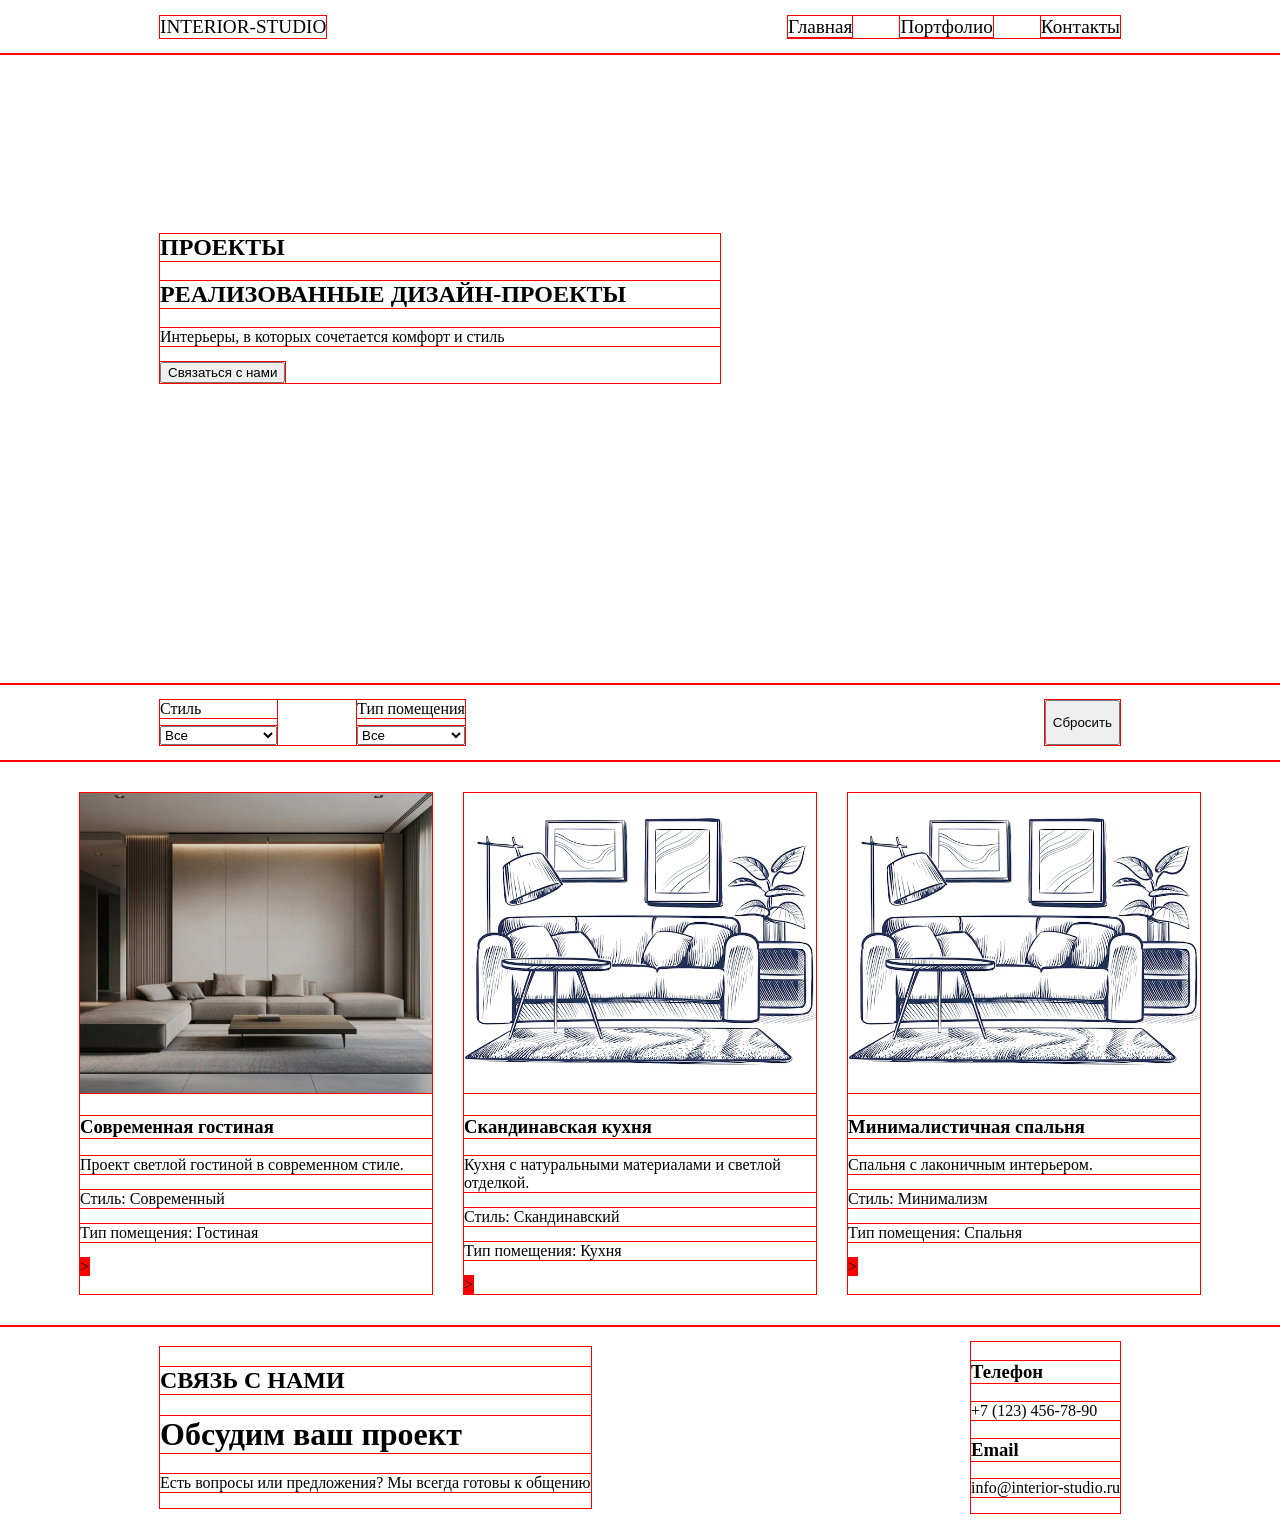
==== index.html @ ea020728 "first commit" ====
<!DOCTYPE html>
<html lang="en">
<head>
    <meta charset="UTF-8">
    <meta name="viewport" content="width=device-width, initial-scale=1.0">
    <link rel="stylesheet" href="style/index.css">
    <title>INTERIOR-STUDIO</title>
</head>
<body>
    <header>
        <a href="index.html">INTERIOR-STUDIO</a>
        <nav>
            <ul class="nav-list">
                <li><a href="index.html">Главная</a></li>
                <li><a href="index.html">Портфолио</a></li>
                <li><a href="#contacts">Контакты</a></li>
            </ul>
        </nav>
    </header>

    <main>

        <section class="hero">
            <div class="hero-content">
                <h2>ПРОЕКТЫ</h2>
                <h1>РЕАЛИЗОВАННЫЕ ДИЗАЙН-ПРОЕКТЫ</h1>
                <p>Интерьеры, в которых сочетается комфорт и стиль</p>
                <button id="contactButton">Связаться с нами</button>
            </div>
        </section>

        <section> 
            <form id='filterForm' class="filter-form">

                <div class="filters">
                    <div class="filter-group">
                        <label for="styleFilter">Стиль</label>
                        <select id="styleFilter" name="styleFilter">
                            <option value="all">Все</option>
                            <option value="Минимализм">Минимализм</option>
                            <option value="Скандинавский">Скандинавский</option>
                            <option value="Современный">Современный</option>
                        </select>
                    </div>

                    <div class="filter-group">
                        <label for="roomFilter">Тип помещения</label>
                        <select id="roomFilter" name="roomFilter">
                            <option value="all">Все</option>
                            <option value="Гостиная">Гостиная</option>
                            <option value="Спальня">Спальня</option>
                            <option value="Кухня">Кухня</option>
                        </select>
                    </div>
                </div>

                <button id="resetButton" type="reset">Сбросить</button>
            </form>

            <div class="cards-container"></div>
        </section>
    </main>

    <footer>
        <div class="info">
            <h2>СВЯЗЬ С НАМИ</h2>
            <h1>Обсудим ваш проект</h1>
            <p>Есть вопросы или предложения? Мы всегда готовы к общению</p>
        </div>
        <div class="contacts" id="contacts">
            <div class="contact-item">
                <h3>Телефон</h3>
                <p>+7 (123) 456-78-90</p>
            </div>
            <div class="contact-item">
                <h3>Email</h3>
                <p>info@interior-studio.ru</p>
            </div>
        </div>
    </footer> 
    <dialog id="contactModal">
        <h1>Связаться с нами</h1>
        <button id="closeButton">x</button>
        <form id="contactForm">
            <input type="text" name="name" placeholder="Имя">
            <input type="text" name="email" placeholder="Email">
            <textarea name="message" placeholder="Ваше сообщение"></textarea>
            <button type="submit">Отправить</button>
        </form>
    </dialog>
    <script src="js/data.js"></script>
    <script src="js/main.js"></script>
</body>
</html>
---- style/index.css ----
* { outline: 1px solid red; box-sizing: border-box; }
* {text-decoration: none; color: inherit;}
html {
    scroll-behavior: smooth;
}
body{ margin: 0; }

header{
    display: flex; 
    justify-content: space-between;
    align-items: center;
    padding: 1rem 10rem;
    font-size: 1.2rem;
}

.nav-list{
    display: flex;
    margin: 0;
    padding: 0;
    gap: 3rem;
    list-style: none;
}

.nav-list li{
    font-size: 1.2rem;
}

.hero{
    height: 70vh;
    padding: 10rem;
}

.hero-content{
    max-width: 35rem;
}

.filter-form{
    display: flex;
    justify-content: space-between;
    padding: 1rem 10rem;
}

.filters{
    display: flex;
    gap: 5rem;
}

.filter-group{
    display: flex;
    flex-direction: column;
    gap: 0.5rem;
}

.cards-container{
    display: grid;
    grid-template-columns: repeat(3, 1fr);
    gap: 2rem;
    padding: 2rem 5rem;
}

.card img{
    width: 100%;
    height: 300px;
    object-fit: cover;
}

footer{
    display: flex; 
    justify-content: space-between;
    align-items: center;
    padding: 1rem 10rem;
}

.card-link{
    width: 20px;
    height: 20px;
    background-color: red;
}
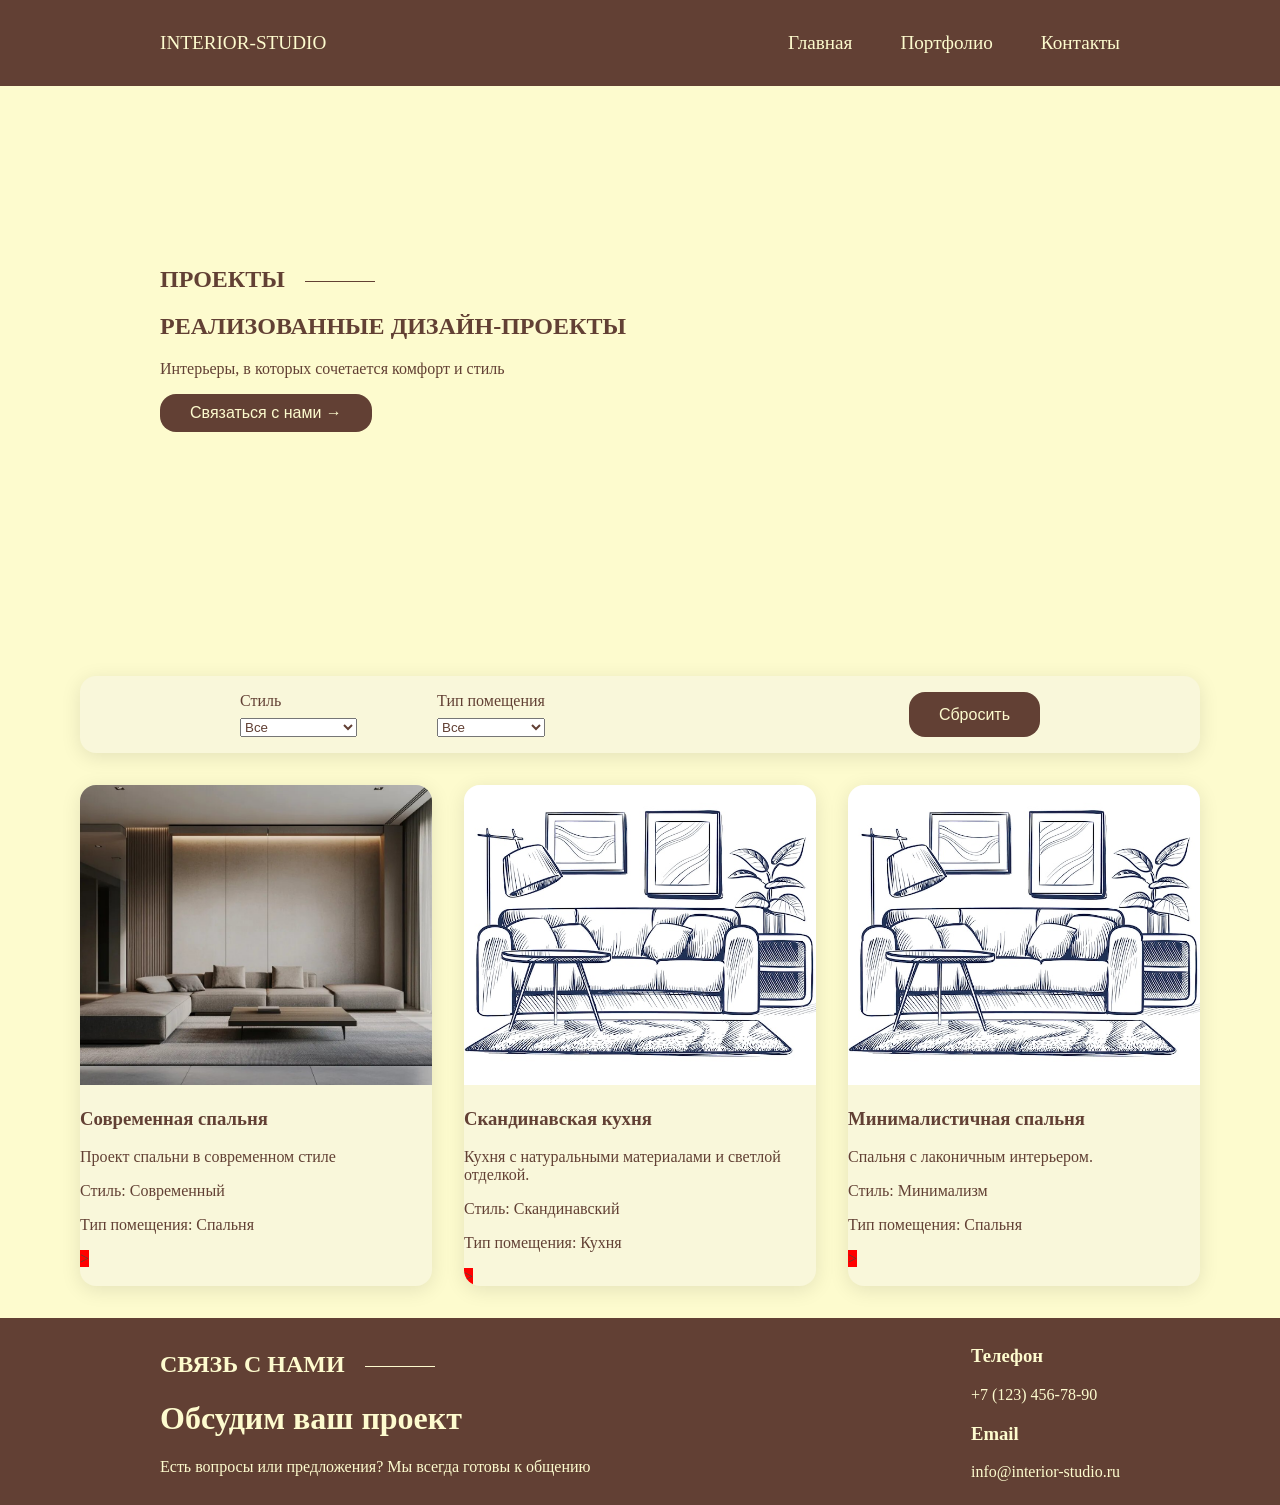
==== commit 94dafb74: "fixed bugs" ====
--- a/index.html
+++ b/index.html
@@ -7,6 +7,7 @@
     <title>INTERIOR-STUDIO</title>
 </head>
 <body>
+    <!-- Навигация и логотип -->
     <header>
         <a href="index.html">INTERIOR-STUDIO</a>
         <nav>
@@ -25,10 +26,11 @@
                 <h2>ПРОЕКТЫ</h2>
                 <h1>РЕАЛИЗОВАННЫЕ ДИЗАЙН-ПРОЕКТЫ</h1>
                 <p>Интерьеры, в которых сочетается комфорт и стиль</p>
-                <button id="contactButton">Связаться с нами</button>
+                <button id="contactButton">Связаться с нами →</button>
             </div>
         </section>
 
+        <!-- Категории интерьеров -->
         <section> 
             <form id='filterForm' class="filter-form">
 
@@ -59,6 +61,7 @@
 
             <div class="cards-container"></div>
         </section>
+
     </main>
 
     <footer>
@@ -78,9 +81,11 @@
             </div>
         </div>
     </footer> 
+
+    <!-- Модалка обратной связи -->
     <dialog id="contactModal">
         <h1>Связаться с нами</h1>
-        <button id="closeButton">x</button>
+        <button class="modal-close">x</button>
         <form id="contactForm">
             <input type="text" name="name" placeholder="Имя">
             <input type="text" name="email" placeholder="Email">
@@ -88,7 +93,8 @@
             <button type="submit">Отправить</button>
         </form>
     </dialog>
+    
     <script src="js/data.js"></script>
-    <script src="js/main.js"></script>
+    <script type="module" src="js/main.js"></script>
 </body>
 </html>
--- a/style/index.css
+++ b/style/index.css
@@ -1,16 +1,52 @@
-* { outline: 1px solid red; box-sizing: border-box; }
+/* * { outline: 1px solid red; box-sizing: border-box; } */
 * {text-decoration: none; color: inherit;}
+
+:root {
+    /* Цвета */
+    --light: #FDFBCE;
+    --light-light: #f9f7da;
+    --dark-dark: #50342a;
+    --dark-dark-dark: #34221b;
+    --dark: #624034;
+}
+
 html {
     scroll-behavior: smooth;
 }
-body{ margin: 0; }
+
+button{
+    background-color: var(--dark);
+    color: var(--light);
+    padding: 10px 30px;
+    border-radius: 16px;
+    border: none;
+    font-size: 1rem;
+}
+
+button:hover{
+    background-color: var(--dark-dark);
+    cursor: pointer;
+}
+
+button:active {
+    background-color: var(--dark-dark-dark);
+    transform: scale(1.05);
+}
+
+body{ 
+    margin: 0; 
+    background-color: var(--light);
+    color: var(--dark);
+}
 
 header{
     display: flex; 
     justify-content: space-between;
     align-items: center;
-    padding: 1rem 10rem;
+    padding: 2rem 10rem;
     font-size: 1.2rem;
+    background-color: var(--dark);
+    color: var(--light);
 }
 
 .nav-list{
@@ -26,8 +62,18 @@
 }
 
 .hero{
-    height: 70vh;
+    height: 30vh;
     padding: 10rem;
+}
+
+.hero h2::after {
+    content: "";
+    display: inline-block;
+    width: 70px;
+    height: 1px;
+    background-color: var(--dark);
+    margin-left: 20px;
+    vertical-align: middle;
 }
 
 .hero-content{
@@ -38,6 +84,10 @@
     display: flex;
     justify-content: space-between;
     padding: 1rem 10rem;
+    margin: 0rem 5rem;
+    background-color: var(--light-light);
+    border-radius: 16px;
+    box-shadow: 0 4px 20px rgba(0, 0, 0, 0.1);
 }
 
 .filters{
@@ -58,6 +108,17 @@
     padding: 2rem 5rem;
 }
 
+.card{
+    border-radius: 16px;
+    overflow: hidden;
+    box-shadow: 0 4px 20px rgba(0, 0, 0, 0.1);
+    background-color: var(--light-light);
+}
+
+.card:hover{
+    box-shadow: 0 4px 20px rgba(0, 0, 0, 0.2); 
+}
+
 .card img{
     width: 100%;
     height: 300px;
@@ -68,7 +129,19 @@
     display: flex; 
     justify-content: space-between;
     align-items: center;
-    padding: 1rem 10rem;
+    padding: 0.5rem 10rem;
+    background-color: var(--dark);
+    color: var(--light);
+}
+
+footer h2::after {
+    content: "";
+    display: inline-block;
+    width: 70px;
+    height: 1px;
+    background-color: var(--light);
+    margin-left: 20px;
+    vertical-align: middle;
 }
 
 .card-link{
